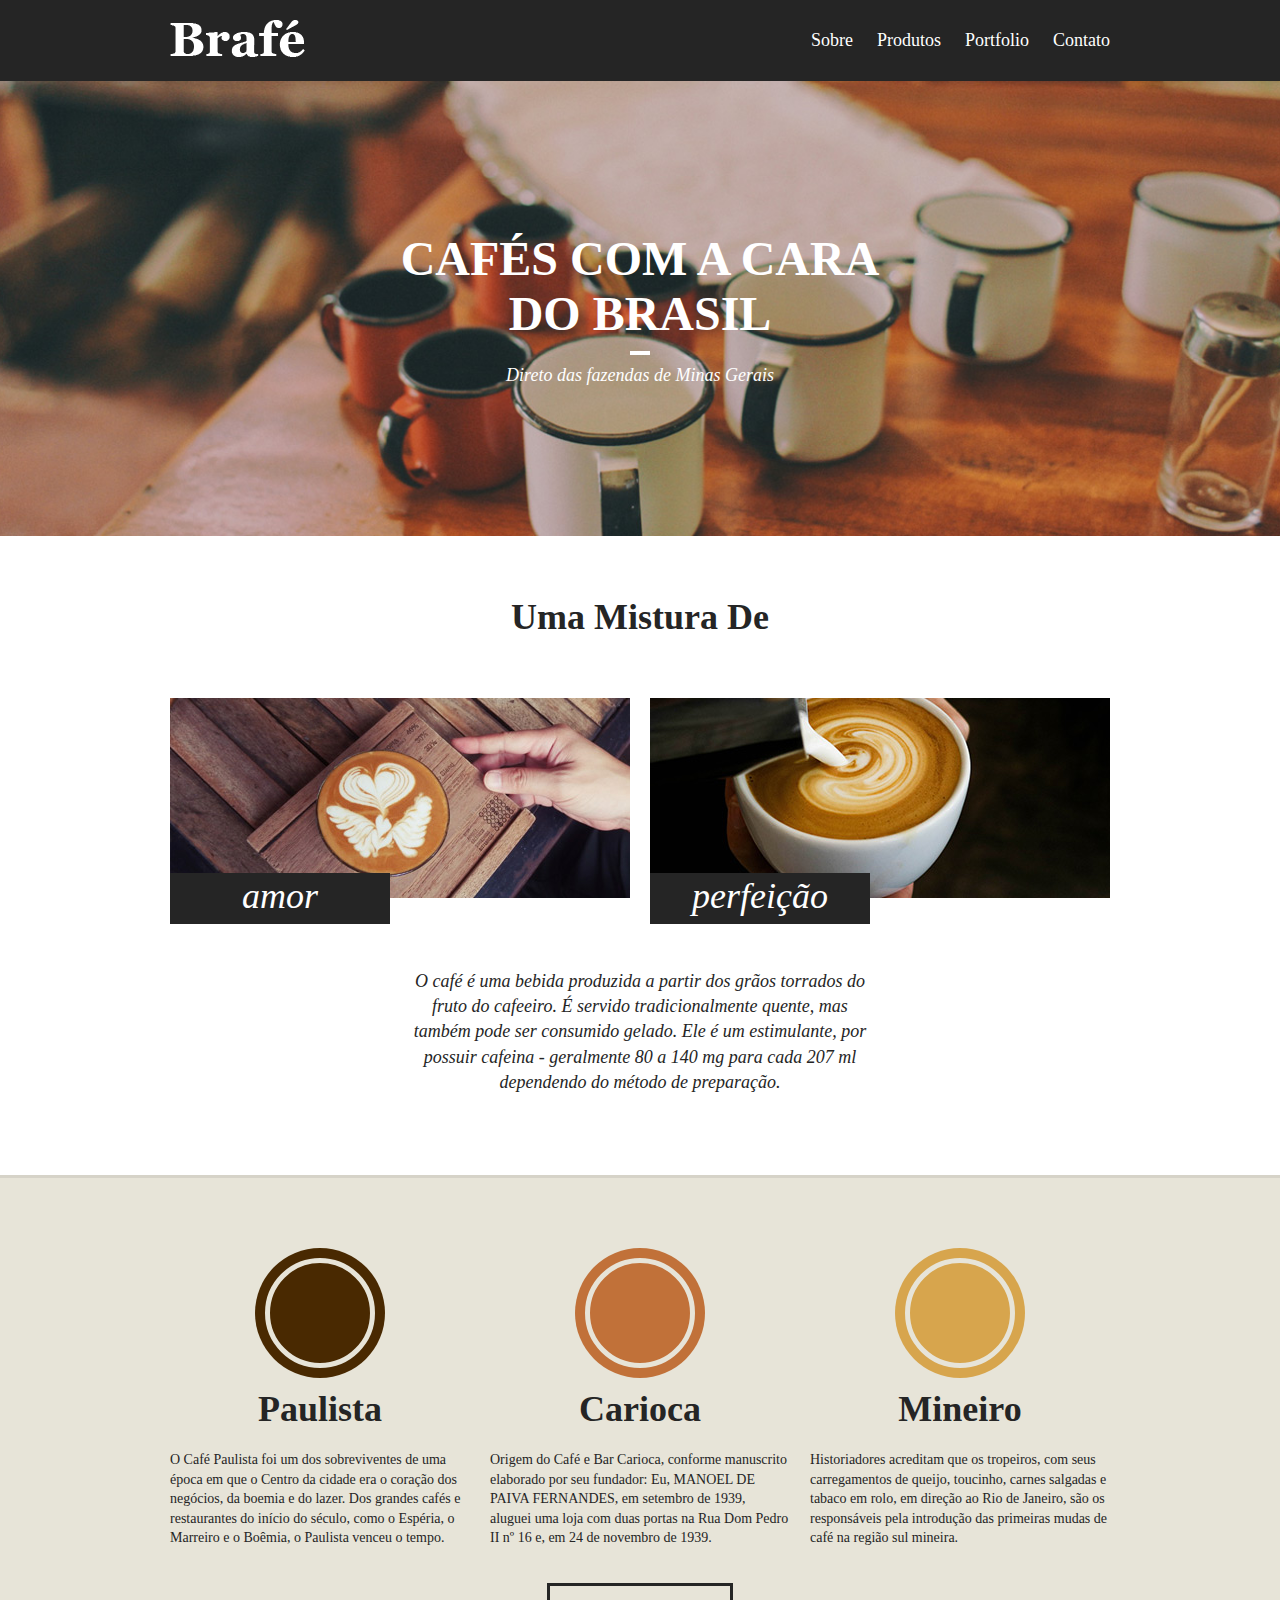
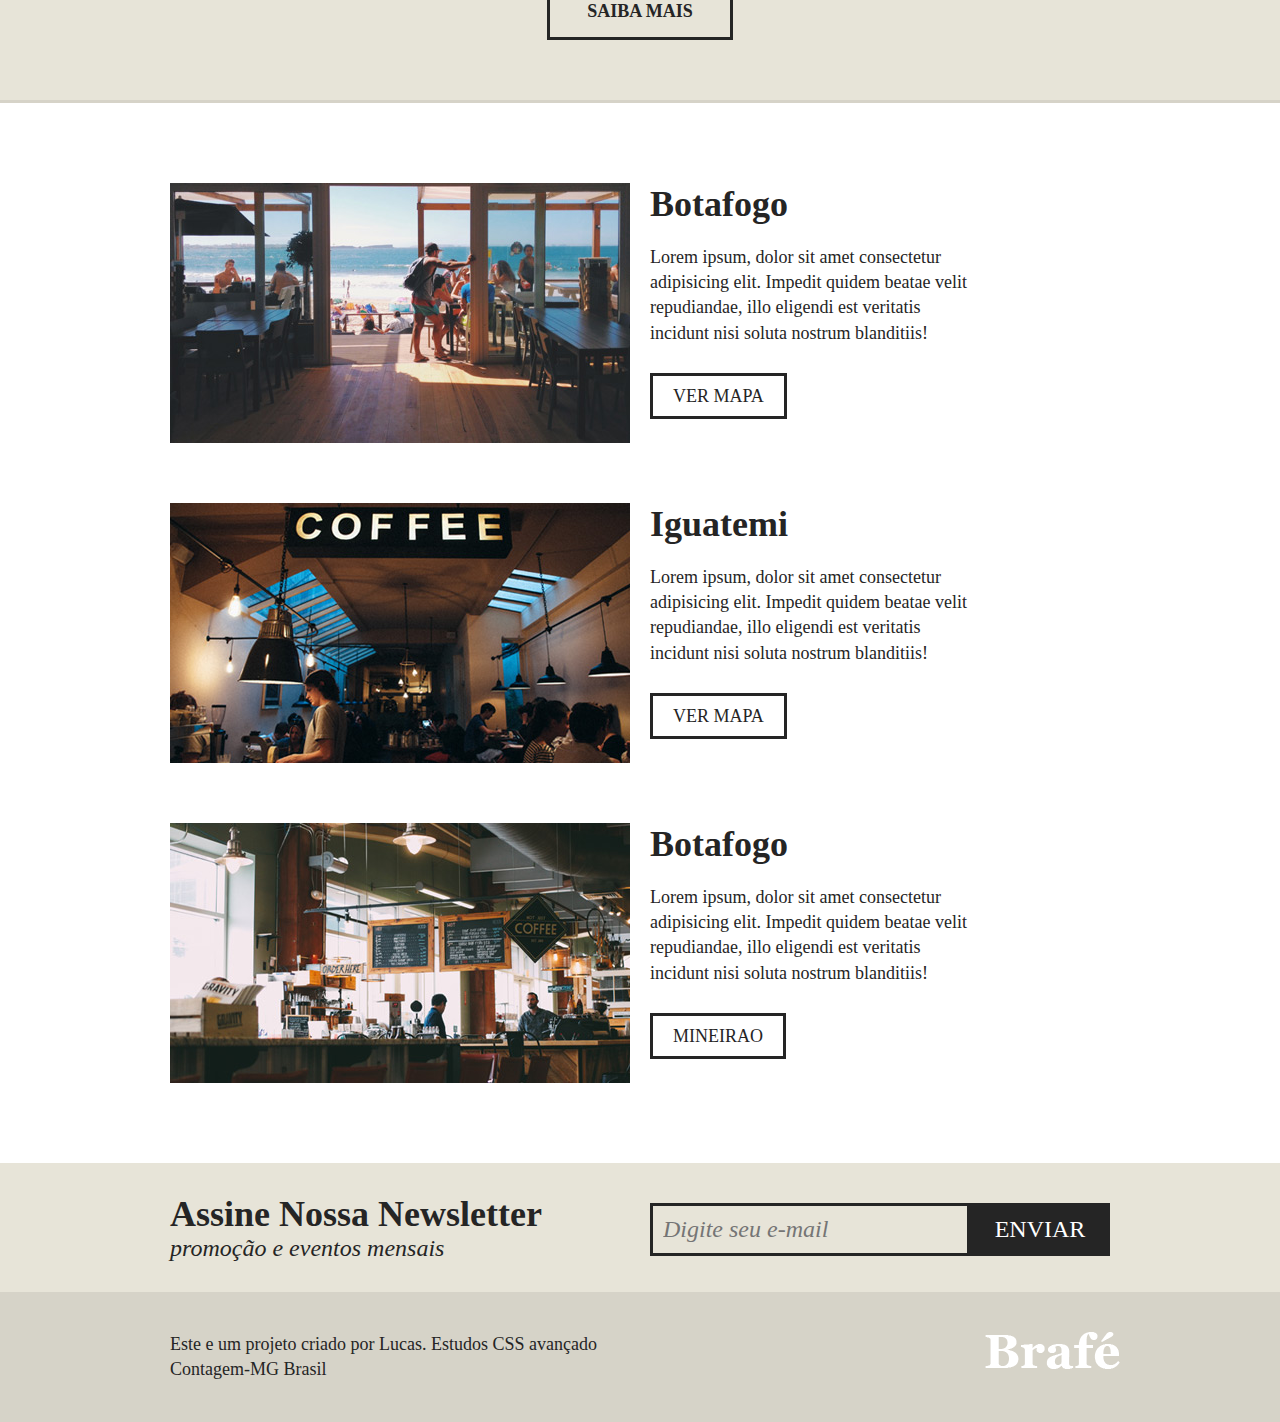
==== brafe_css_puro/index.html @ c58887aa "Style: Finalizando Brafe com css Puro" ====
<!DOCTYPE html>
<html lang="pt-BR">
<head>
    <meta charset="UTF-8">
    <meta name="viewport" content="width=device-width, initial-scale=1.0, shrink-to-fit=no">
    <title>Brafe</title>
    <link rel="stylesheet" type="text/css" href="css/style.css">
</head>
<body>
    <header class="menu">
        <div class="container">
            <a class="menu-logo" href="#"><img src="./img/brafe.png" alt="Logo Brafe"></a>
        
            <nav class="menu-nav">
                <ul>
                    <li><a href="#">Sobre</a></li>
                    <li><a href="#">Produtos</a></li>
                    <li><a href="#">Portfolio</a></li>
                    <li><a href="#">Contato</a></li>
                </ul>
            </nav>
        </div>
    </header>

    <main class="intro">
        <h1>Cafés com a cara<br> do Brasil</h1>
        <p>Direto das fazendas de Minas Gerais</p>
    </main>

    <section class="sobre">
        <h2>Uma Mistura De</h2>
        <div class="container">
            <div class="sobre-item">
                <img src="./img/cafe-1.jpg" alt="">
                <h3>amor</h3>
            </div>
            <div class="sobre-item">
                <img src="./img/cafe-2.jpg" alt="">
                <h3>perfeição</h3>
            </div>
        </div>
        <p>O café é uma bebida produzida a partir dos grãos torrados do fruto do cafeeiro. É servido tradicionalmente quente, mas também pode ser consumido gelado. Ele é um estimulante, por possuir cafeina - geralmente 80 a 140 mg para cada 207 ml dependendo do método de preparação.</p>
    </section>

    <section class="produtos">
        <div class="container"> 
            <div class="produtos-item">
                <h2 class="produtos-paulista">Paulista</h2>
                <p>O Café Paulista foi um dos sobreviventes de uma época em que o Centro da cidade era o coração dos negócios, da boemia e do lazer. Dos grandes cafés e restaurantes do início do século, como o Espéria, o Marreiro e o Boêmia, o Paulista venceu o tempo.</p>
            </div>
            <div class="produtos-item">
                <h2 class="produtos-carioca">Carioca</h2>
                <p>Origem do Café e Bar Carioca, conforme manuscrito elaborado por seu fundador: Eu, MANOEL DE PAIVA FERNANDES, em setembro de 1939, aluguei uma loja com duas portas na Rua Dom Pedro II nº 16 e, em 24 de novembro de 1939.</p>
            </div>
            <div class="produtos-item">
                <h2 class="produtos-mineiro">Mineiro</h2>
                <p>Historiadores acreditam que os tropeiros, com seus carregamentos de queijo, toucinho, carnes salgadas e tabaco em rolo, em direção ao Rio de Janeiro, são os responsáveis pela introdução das primeiras mudas de café na região sul mineira.</p>
            </div>
        </div>
        <a class="produtos-btn" href="#">Saiba Mais</a>
    </section>

    <section class="locais">
        <div class="locais-item">
            <img src="./img/botafogo.jpg" alt="">
            <div>
                <h2>Botafogo</h2>
                <p>Lorem ipsum, dolor sit amet consectetur adipisicing elit. Impedit quidem beatae velit repudiandae, illo eligendi est veritatis incidunt nisi soluta nostrum blanditiis!</p>
                <a href="#">Ver Mapa</a>
            </div>
        </div>
        <div class="locais-item">
            <img src="./img/iguatemi.jpg" alt="">
            <div>
                <h2>Iguatemi</h2>
                <p>Lorem ipsum, dolor sit amet consectetur adipisicing elit. Impedit quidem beatae velit repudiandae, illo eligendi est veritatis incidunt nisi soluta nostrum blanditiis!</p>
                <a href="#">Ver Mapa</a>
            </div>
        </div>
        <div class="locais-item">
            <img src="./img/mineirao.jpg" alt="">
            <div>
                <h2>Botafogo</h2>
                <p>Lorem ipsum, dolor sit amet consectetur adipisicing elit. Impedit quidem beatae velit repudiandae, illo eligendi est veritatis incidunt nisi soluta nostrum blanditiis!</p>
                <a href="#">Mineirao</a>
            </div>
        </div>
    </section>

    <section class="assine">
        <div class="assine-c container">
            <div class="assine-info">
                <h2>Assine Nossa Newsletter</h2>
                <p>promoção e eventos mensais</p>
            </div>
            <form action="">
                <label for="">Email</label>
                <input type="email" name="email" id="email" placeholder="Digite seu e-mail">
                <button type="submit">Enviar</button>
            </form>
        </div>
    </section>

    <footer class="footer">
        <div class="container">
            <p>Este e um projeto criado por Lucas. Estudos CSS avançado<br>Contagem-MG Brasil</p>
            <img src="./img/brafe.png" alt="">
        </div>
    </footer>
</body>
</html>
---- brafe_css_puro/css/style.css ----
:root{
    --black_um: #252525;
    --white_normal: #FFFFFF;
    --color_secundary: #e7e4d8;
}

* {
    margin: 0;
    padding: 0;
}

body {
    font-family: Georgia, 'Times New Roman', Times, serif;
    color: var(--black_um);
}

.menu {
    background-color: var(--black_um);
    padding: 20px 0;
}

.container {
    max-width: 960px;
    margin: 0 auto;
}

.container::after, .container::before {
    content: '';
    display: table;
    clear: both;
}

.menu-logo {
    display: block;
    float: left;
    margin-left: 10px;
}

.menu-nav {
    float: right;
    margin-left: 10px;
}

.menu-nav li {
    display: inline-block;
}

.menu-nav a {
    display: block;
    padding: 10px;
    text-decoration: none;
    color: var(--white_normal);
    font-size: 1.125em;
}

.intro {
    background: url('../img/bg-intro.jpg') no-repeat center center;
    background-size: cover;
    padding: 150px 0;
    text-align: center;
    color: var(--white_normal);
}

.intro h1 {
    text-transform: uppercase;
    font-weight: bold;
    font-size: 3em;
}

.intro h1::after {
    content: '';
    display: block;
    width: 20px;
    height: 4px;
    background: #fff;
    margin: 10px auto;
}

.intro p {
    font-style: italic;
    font-size: 1.125em;
}

.sobre {
    padding: 60px 0;
}

.sobre h2 {
    text-align: center;
    font-size: 2.25em;
    margin-bottom: 60px;
}

.sobre-item {
    width: 460px;
    float: left;
    margin: 0 10px;
}

.sobre-item img {
    display: block;
    max-width: 100%;
}

.sobre-item h3 {
    font-size: 2.25em;
    background: var(--black_um);
    width: 220px;
    line-height: 1em;
    color: var(--white_normal);
    font-style: italic;
    font-weight: normal;
    text-align: center;
    padding: 5px 0 10px 0;
    top: -25px;
    position: relative;
}

.sobre > p {
    font-size: 1.125em;
    line-height: 1.4em;
    font-style: italic;
    text-align: center;
    margin: 20px auto;
    max-width: 460px;
}

.produtos {
    background-color: var(--color_secundary);
    padding: 60px 0;
    border-top: 3px solid #d6d3c8;
    border-bottom: 3px solid #d6d3c8;
}

.produtos-item {
    width: 300px;
    float: left;
    margin: 0 10px 20px 10px;
}

.produtos-item h2 {
    text-align: center;
    font-size: 2.25em;
    margin-bottom: 20px;
}

.produtos-item h2::before {
    content: '';
    display: block;
    width: 100px;
    height: 100px;
    background-color: currentColor;
    border-radius: 50%;
    margin: 20px auto;
    border: 5px solid var(--color_secundary);
    box-shadow: 0 0 0 10px currentColor;
}



h2.produtos-paulista::before {
    color: #492901;
}

h2.produtos-carioca::before {
    color: #c17139;
}

h2.produtos-mineiro::before {
    color: #d7a54d;
}

.produtos-item p {
    font-size: 0.875em;
    line-height: 1.4em;
}

.produtos-btn {
    width: 180px;
    border: 3px solid var(--black_um);
    text-decoration: none;
    display: block;
    font-size: 1.125em;
    font-weight: bold;
    text-transform: uppercase;
    text-align: center;
    padding: 15px 0;
    margin: 15px auto 0 auto;
    color: var(--black_um);
}

.locais {
    max-width: 960px;
    margin: 0 auto;
    padding: 20px 0;
}

.locais-item {
    clear: both;
    margin: 60px auto;
}

.locais-item::after, .locais-item::before {
    content: ' ';
    display: table;
    clear: both;
}

.locais-item img {
    width: 460px;
    float: left;
    display: block;
    margin: 0 10px;
}

.locais-item > div {
    width: 460px;
    float: left;
    margin: 0 10px;
}

.locais-item h2 {
    font-size: 2.25em;
    margin-bottom: 20px;
}

.locais-item p {
    font-size: 1.125em;
    line-height: 1.4em;
    max-width: 320px;
    margin-bottom: 40px;
}

.locais-item a {
    font-size: 1.125em;
    text-transform: uppercase;
    text-decoration: none;
    border: 3px solid;
    color: var(--black_um);
    padding: 10px 20px;
}

.assine {
    background-color: var(--color_secundary);
    padding: 30px 0;
}

.assine-info {
    width: 460px;
    margin: 0 10px;
    float: left;
}

.assine-info h2 {
    font-size: 2.25em;
}

.assine-info p {
    font-size: 1.5em;
    font-style: italic;
}

.assine form {
    width: 460px;
    margin: 10px 10px 0 10px;
    float: left;
}

.assine form label {
    display: none;
}

.assine input {
    box-sizing: border-box;
    width: 320px;
    border: 3px solid var(--black_um);
    background: none;
    font-size: 1.5em;
    font-style: italic;
    font-family: Georgia, 'Times New Roman', Times, serif;
    padding: 10px;
    float: left;
}

.assine button {
    background: var(--black_um);
    font-family: Georgia, 'Times New Roman', Times, serif;
    text-transform: uppercase;
    font-size: 1.5em;
    width: 140px;
    padding: 13px;
    color: var(--white_normal);
    border: none;
    cursor: pointer;
}

.footer {
    background: #d6d3c8;
    padding: 40px 0;
}

.footer p {
    float: left;
    margin: 0 10px;
    font-size: 1.125em;
    line-height: 1.4em;
}

.footer img {
    float: right;
}
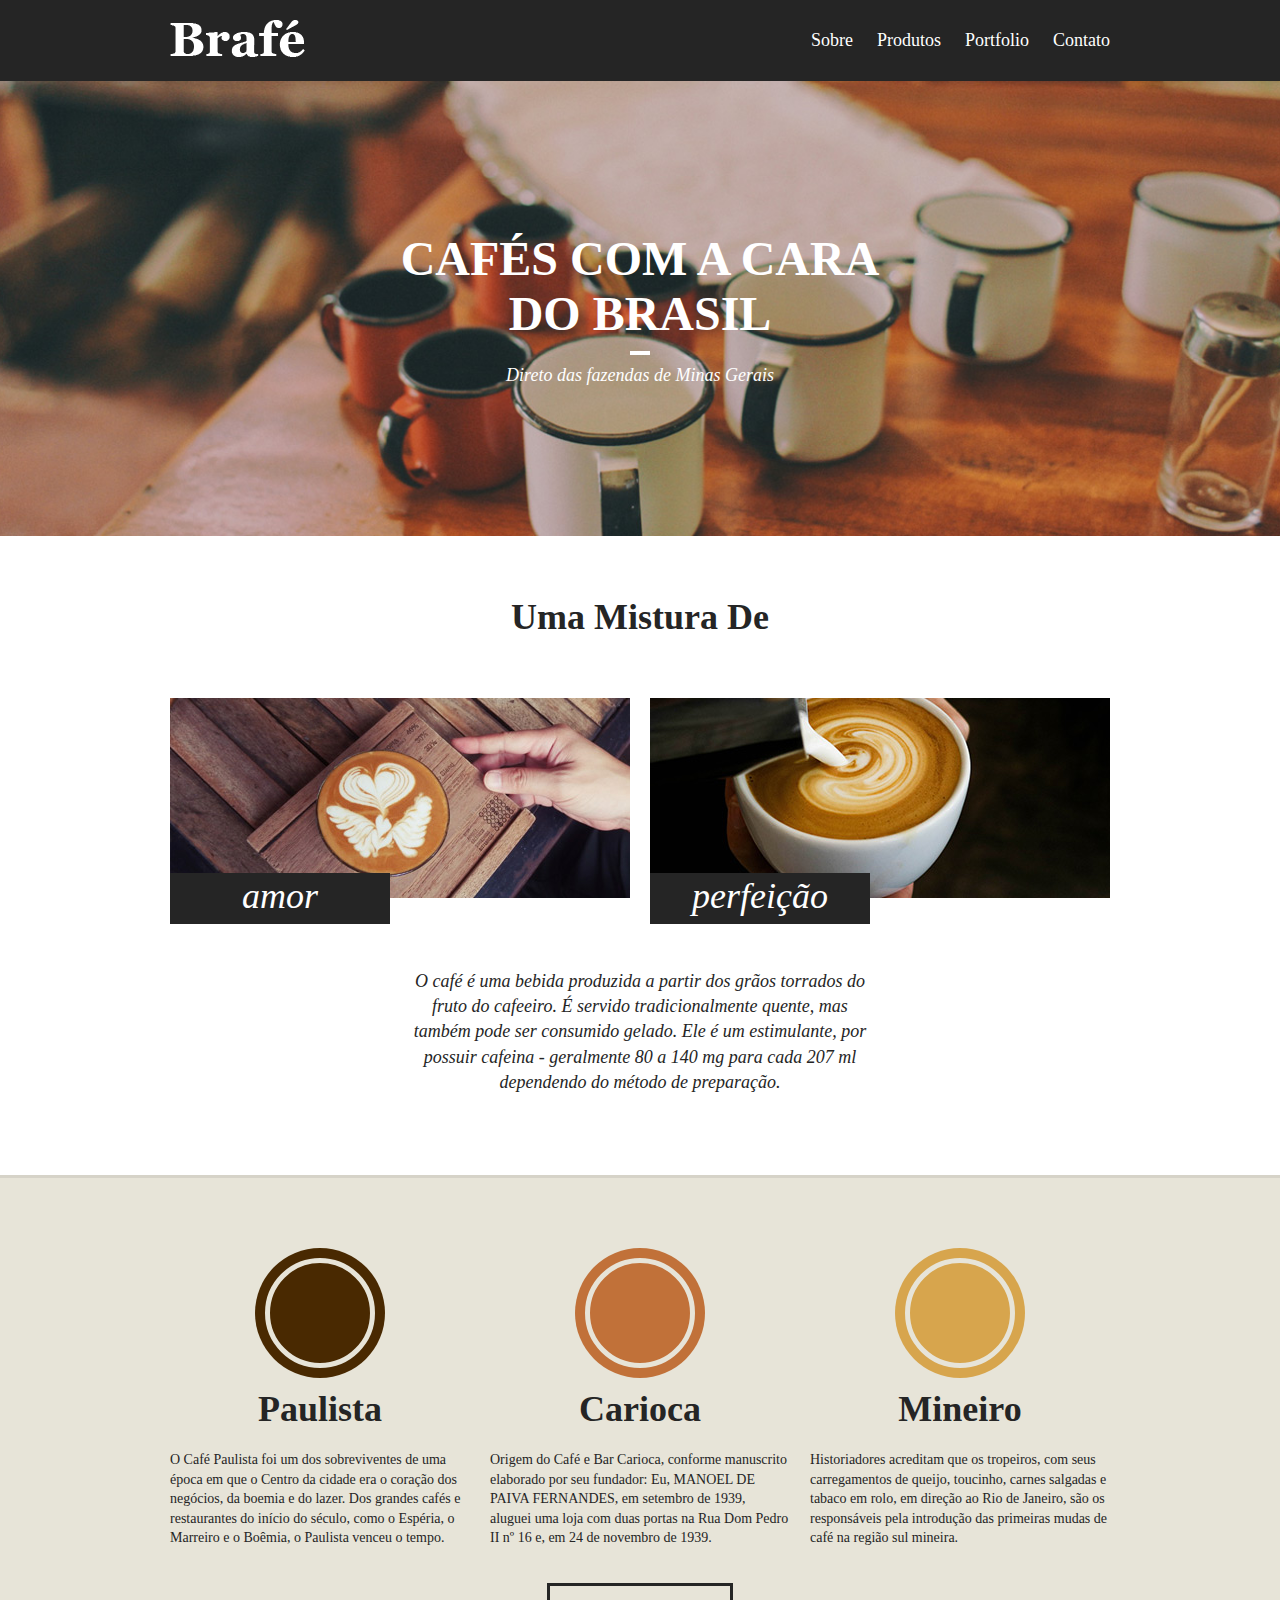
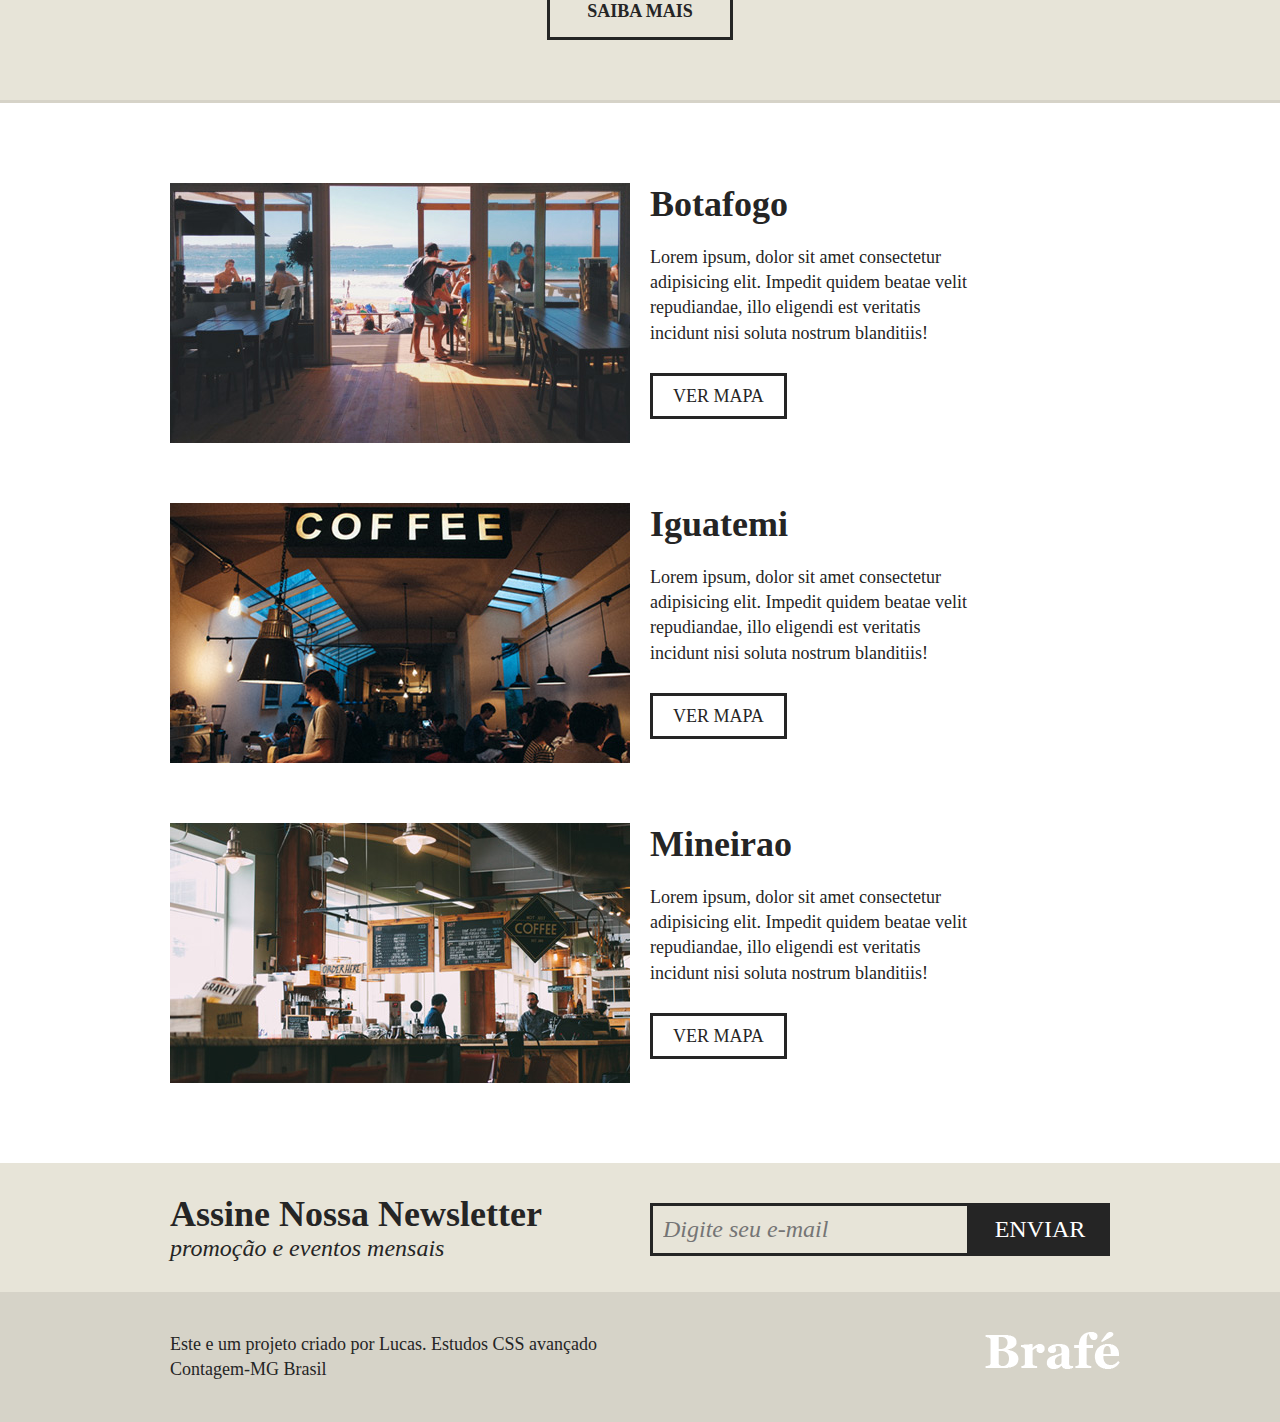
==== commit 23c2dca4: "Style: Desenvolvendo GRID - Parte Responsivo" ====
--- a/brafe_css_puro/index.html
+++ b/brafe_css_puro/index.html
@@ -29,7 +29,7 @@
 
     <section class="sobre">
         <h2>Uma Mistura De</h2>
-        <div class="container">
+        <div class="sobre-c container">
             <div class="sobre-item">
                 <img src="./img/cafe-1.jpg" alt="">
                 <h3>amor</h3>
@@ -80,15 +80,15 @@
         <div class="locais-item">
             <img src="./img/mineirao.jpg" alt="">
             <div>
-                <h2>Botafogo</h2>
+                <h2>Mineirao</h2>
                 <p>Lorem ipsum, dolor sit amet consectetur adipisicing elit. Impedit quidem beatae velit repudiandae, illo eligendi est veritatis incidunt nisi soluta nostrum blanditiis!</p>
-                <a href="#">Mineirao</a>
+                <a href="#">Ver Mapa</a>
             </div>
         </div>
     </section>
 
     <section class="assine">
-        <div class="assine-c container">
+        <div class="container">
             <div class="assine-info">
                 <h2>Assine Nossa Newsletter</h2>
                 <p>promoção e eventos mensais</p>
--- a/brafe_css_puro/css/style.css
+++ b/brafe_css_puro/css/style.css
@@ -1,3 +1,4 @@
+
 :root{
     --black_um: #252525;
     --white_normal: #FFFFFF;
@@ -310,3 +311,80 @@
     float: right;
 }
 
+@media (max-width: 739px) {
+    .menu {
+        text-align: center;
+    }
+
+    a.menu-logo {
+        float: none;
+        margin: 0 auto;
+    }
+
+    .menu-nav {
+        float: none;
+        clear: both;
+    }
+
+    .intro {
+        padding: 40px 0;
+    }
+
+    .container {
+        max-width: 320px;
+    }
+
+    .sobre-item {
+        width: 300px;
+        margin: 0 auto;
+    }
+
+    .produtos-item {
+        margin: 0 auto 20px auto;
+    }
+
+    .locais {
+        max-width: 300px;
+    }
+
+    .locais-item > div,
+    .locais-item img {
+        width: 300px;
+        margin: 0px;
+    }
+
+    .assine-info, .assine form, .assine input {
+        width: 300px;
+        margin: 10px 0 0 0;
+    }
+
+    .footer p {
+        float: none;
+        margin: 0px;
+    }
+
+    .footer  img {
+        float: none;
+        margin: 10px 0;
+    }
+}
+
+@media (min-width: 740px) and (max-width: 980px) {
+    .container,
+    .locais {
+        max-width: 720px;
+    }
+
+    .sobre-item,
+    .locais-item > div,
+    .locais-item img,
+    .assine-info,
+    .assine form,
+    .assine input {
+        width: 340px;
+    }
+
+    .produtos-item {
+        width: 220px;
+    }
+}
